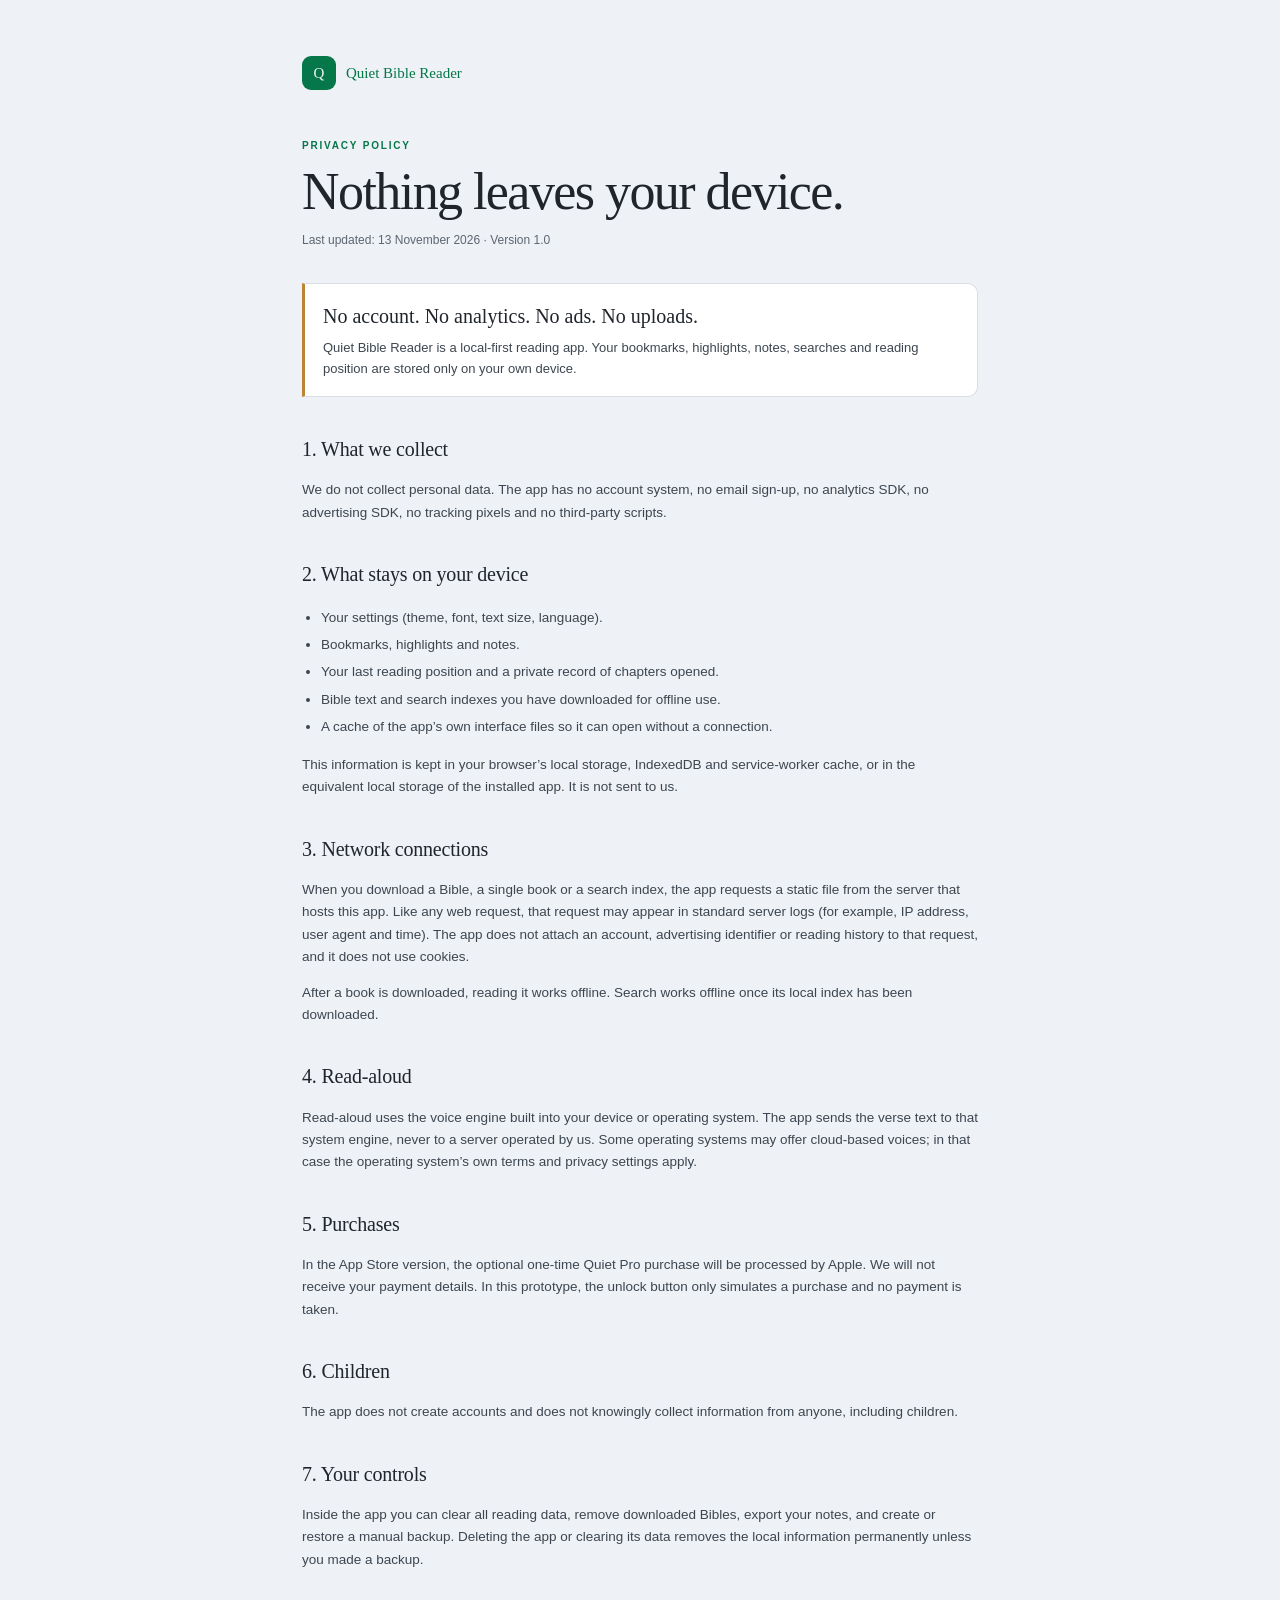
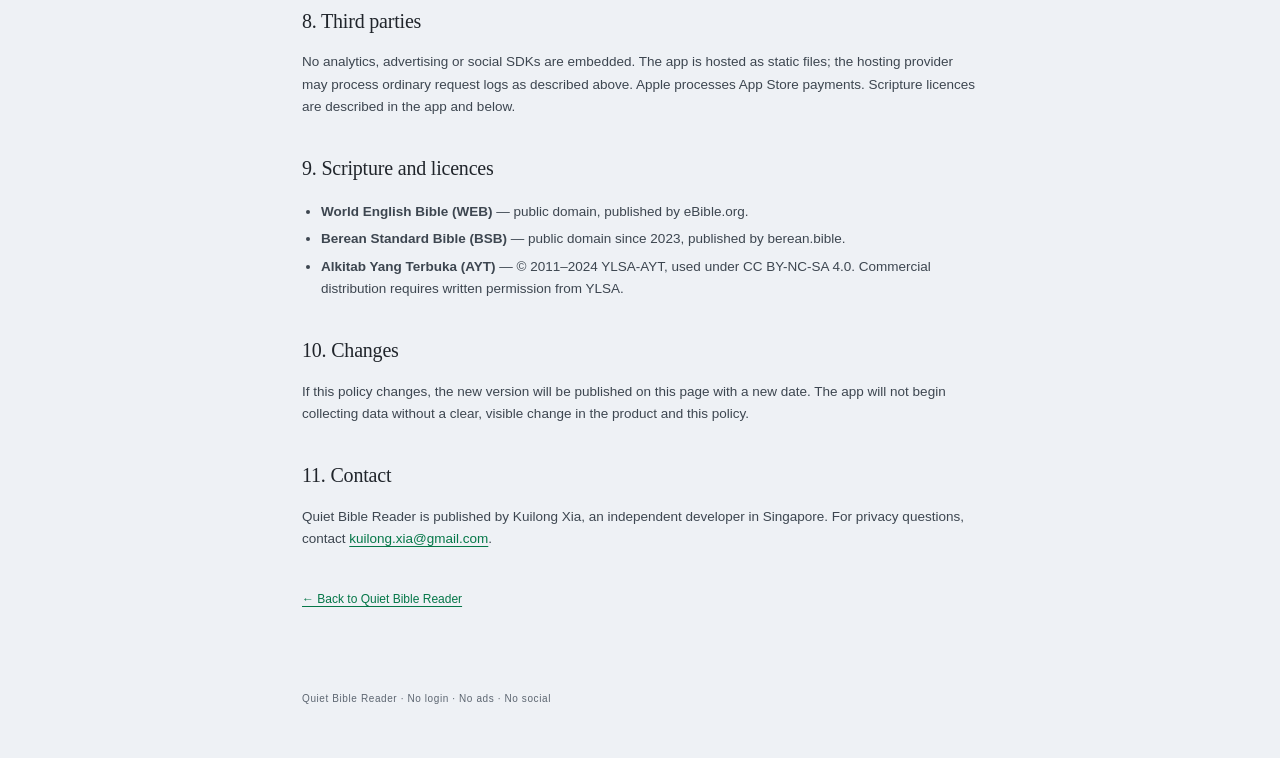
==== privacy.html @ 26e6e57d "Quiet Bible Reader product, support and privacy site" ====
<!doctype html>
<html lang="en">
<head>
<meta charset="utf-8">
<meta name="viewport" content="width=device-width, initial-scale=1">
<title>Privacy Policy — Quiet Bible Reader</title>
<meta name="description" content="Quiet Bible Reader collects nothing. No account, no analytics, no ads, no uploads.">
<style>
  :root { color-scheme: light dark; --bg:#eef1f5; --surface:#ffffff; --ink:#20252b; --soft:#3d4650; --muted:#5d6671; --line:#d9dee6; --accent:#057748; --gold:#bc8435; }
  @media (prefers-color-scheme: dark) { :root { --bg:#121815; --surface:#1b241f; --ink:#e6ece7; --soft:#d2dcd4; --muted:#aab7ae; --line:#344238; --accent:#69bd91; --gold:#c8a96b; } }
  * { box-sizing: border-box; }
  body { margin:0; background:var(--bg); color:var(--ink); font-family:-apple-system,BlinkMacSystemFont,"Segoe UI",Helvetica,Arial,sans-serif; line-height:1.65; }
  main { max-width:720px; margin:0 auto; padding:56px 22px 80px; }
  .brand { display:flex; align-items:center; gap:10px; color:var(--accent); font-family:Georgia,"Times New Roman",serif; font-size:15px; text-decoration:none; margin-bottom:48px; }
  .mark { display:grid; place-items:center; width:34px; height:34px; border-radius:9px; background:var(--accent); color:var(--bg); font-size:15px; }
  .eyebrow { color:var(--accent); font-size:10px; font-weight:700; letter-spacing:.18em; text-transform:uppercase; margin:0 0 10px; }
  h1 { font-family:Georgia,"Times New Roman",serif; font-weight:400; font-size:clamp(36px,7vw,52px); line-height:1.05; letter-spacing:-.03em; margin:0 0 12px; }
  .meta { color:var(--muted); font-size:12px; margin:0 0 32px; }
  .summary { border:1px solid var(--line); border-left:3px solid var(--gold); border-radius:0 10px 10px 0; background:var(--surface); padding:16px 18px; margin:0 0 36px; }
  .summary strong { display:block; font-family:Georgia,serif; font-size:20px; font-weight:500; margin-bottom:4px; }
  .summary p { margin:0; color:var(--soft); font-size:13px; }
  h2 { font-family:Georgia,serif; font-size:20px; font-weight:500; letter-spacing:-.01em; margin:34px 0 8px; }
  p, li { color:var(--soft); font-size:13.5px; }
  ul { padding-left:19px; }
  li { margin-bottom:5px; }
  a { color:var(--accent); text-underline-offset:3px; }
  .note { margin-top:44px; padding-top:18px; border-top:1px solid var(--line); color:var(--muted); font-size:11px; }
  footer { max-width:720px; margin:0 auto; padding:0 22px 50px; color:var(--muted); font-size:10px; letter-spacing:.06em; }
  .back { display:inline-block; margin-top:26px; font-size:12px; }
</style>
</head>
<body>
<main>
  <a class="brand" href="index.html"><span class="mark">Q</span> Quiet Bible Reader</a>
  <p class="eyebrow">Privacy Policy</p>
  <h1>Nothing leaves your device.</h1>
  <p class="meta">Last updated: 13 November 2026 · Version 1.0</p>

  <div class="summary">
    <strong>No account. No analytics. No ads. No uploads.</strong>
    <p>Quiet Bible Reader is a local-first reading app. Your bookmarks, highlights, notes, searches and reading position are stored only on your own device.</p>
  </div>

  <h2>1. What we collect</h2>
  <p>We do not collect personal data. The app has no account system, no email sign-up, no analytics SDK, no advertising SDK, no tracking pixels and no third-party scripts.</p>

  <h2>2. What stays on your device</h2>
  <ul>
    <li>Your settings (theme, font, text size, language).</li>
    <li>Bookmarks, highlights and notes.</li>
    <li>Your last reading position and a private record of chapters opened.</li>
    <li>Bible text and search indexes you have downloaded for offline use.</li>
    <li>A cache of the app’s own interface files so it can open without a connection.</li>
  </ul>
  <p>This information is kept in your browser’s local storage, IndexedDB and service-worker cache, or in the equivalent local storage of the installed app. It is not sent to us.</p>

  <h2>3. Network connections</h2>
  <p>When you download a Bible, a single book or a search index, the app requests a static file from the server that hosts this app. Like any web request, that request may appear in standard server logs (for example, IP address, user agent and time). The app does not attach an account, advertising identifier or reading history to that request, and it does not use cookies.</p>
  <p>After a book is downloaded, reading it works offline. Search works offline once its local index has been downloaded.</p>

  <h2>4. Read-aloud</h2>
  <p>Read-aloud uses the voice engine built into your device or operating system. The app sends the verse text to that system engine, never to a server operated by us. Some operating systems may offer cloud-based voices; in that case the operating system’s own terms and privacy settings apply.</p>

  <h2>5. Purchases</h2>
  <p>In the App Store version, the optional one-time Quiet Pro purchase will be processed by Apple. We will not receive your payment details. In this prototype, the unlock button only simulates a purchase and no payment is taken.</p>

  <h2>6. Children</h2>
  <p>The app does not create accounts and does not knowingly collect information from anyone, including children.</p>

  <h2>7. Your controls</h2>
  <p>Inside the app you can clear all reading data, remove downloaded Bibles, export your notes, and create or restore a manual backup. Deleting the app or clearing its data removes the local information permanently unless you made a backup.</p>

  <h2>8. Third parties</h2>
  <p>No analytics, advertising or social SDKs are embedded. The app is hosted as static files; the hosting provider may process ordinary request logs as described above. Apple processes App Store payments. Scripture licences are described in the app and below.</p>

  <h2>9. Scripture and licences</h2>
  <ul>
    <li><strong>World English Bible (WEB)</strong> — public domain, published by eBible.org.</li>
    <li><strong>Berean Standard Bible (BSB)</strong> — public domain since 2023, published by berean.bible.</li>
    <li><strong>Alkitab Yang Terbuka (AYT)</strong> — © 2011–2024 YLSA-AYT, used under CC BY-NC-SA 4.0. Commercial distribution requires written permission from YLSA.</li>
  </ul>

  <h2>10. Changes</h2>
  <p>If this policy changes, the new version will be published on this page with a new date. The app will not begin collecting data without a clear, visible change in the product and this policy.</p>

  <h2>11. Contact</h2>
  <p>Quiet Bible Reader is published by Kuilong Xia, an independent developer in Singapore. For privacy questions, contact <a href="mailto:kuilong.xia@gmail.com">kuilong.xia@gmail.com</a>.</p>

  
  <a class="back" href="index.html">← Back to Quiet Bible Reader</a>
</main>
<footer>Quiet Bible Reader · No login · No ads · No social</footer>
</body>
</html>
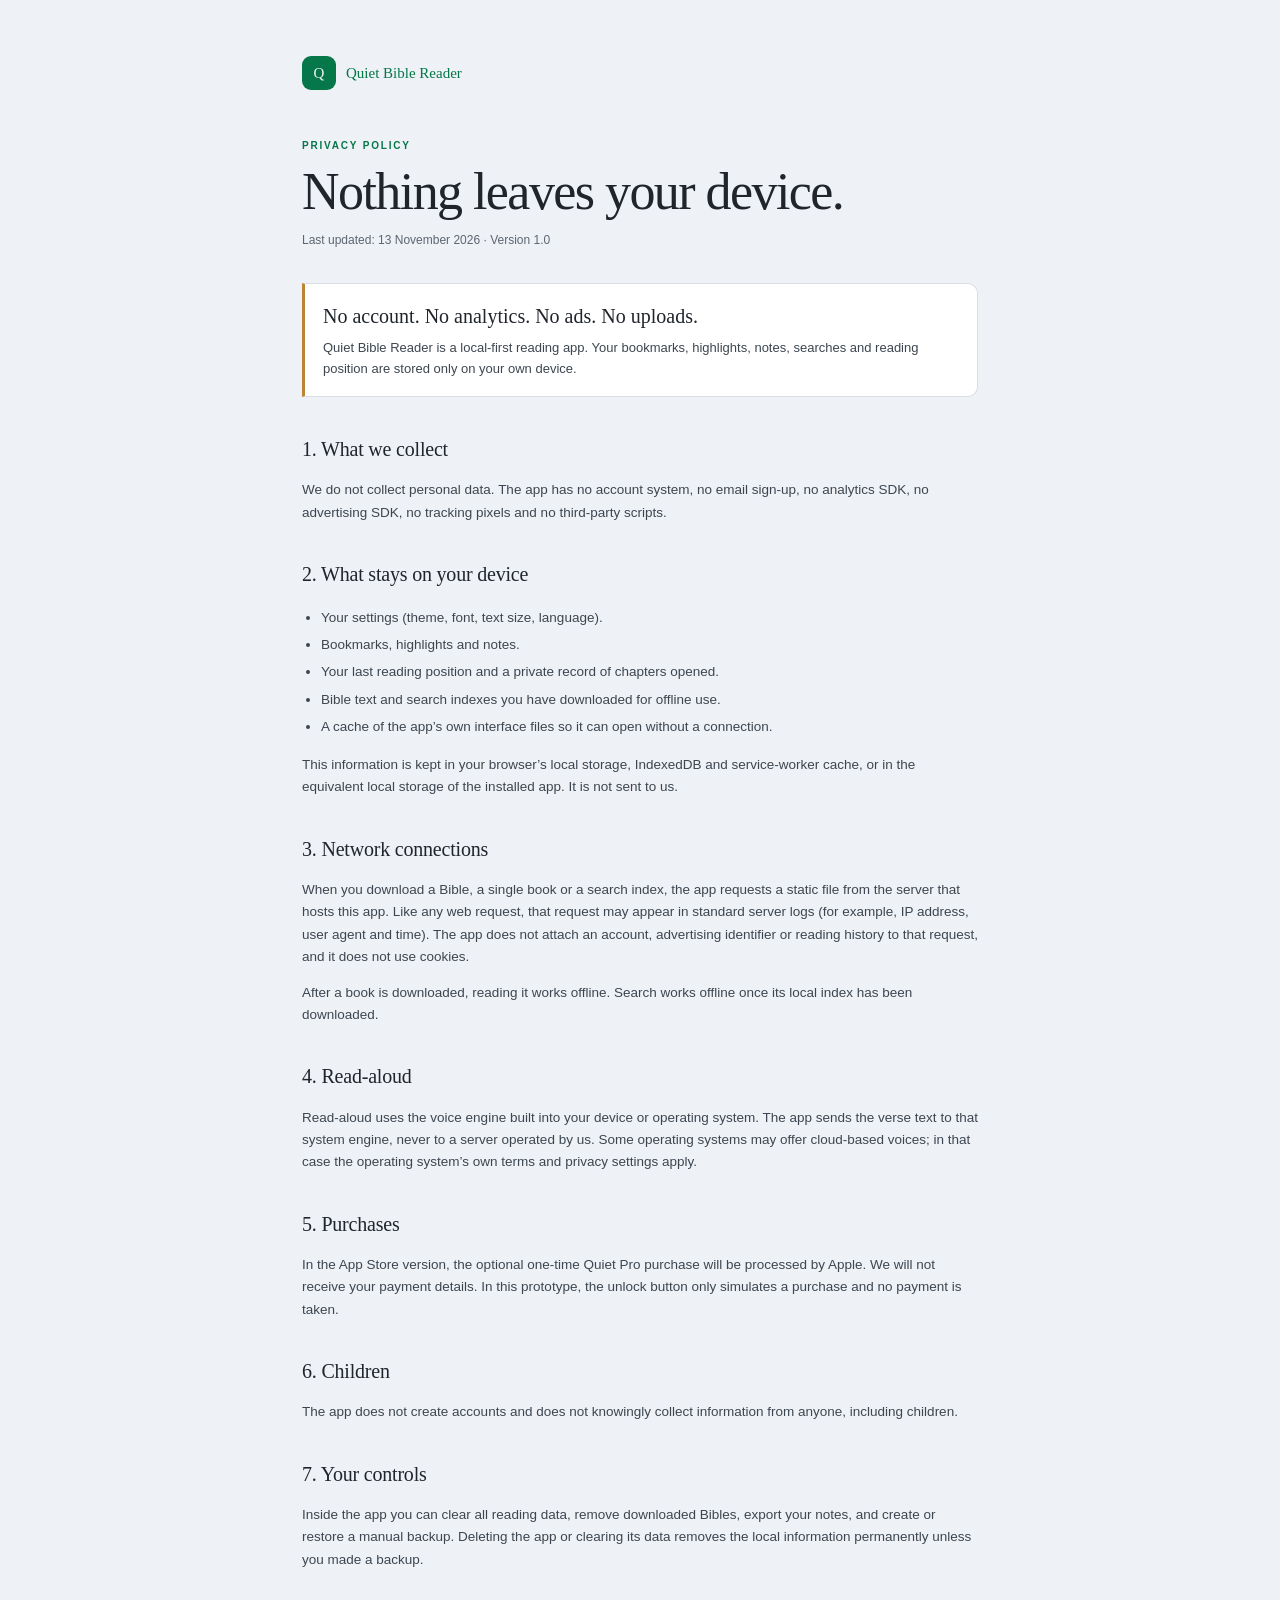
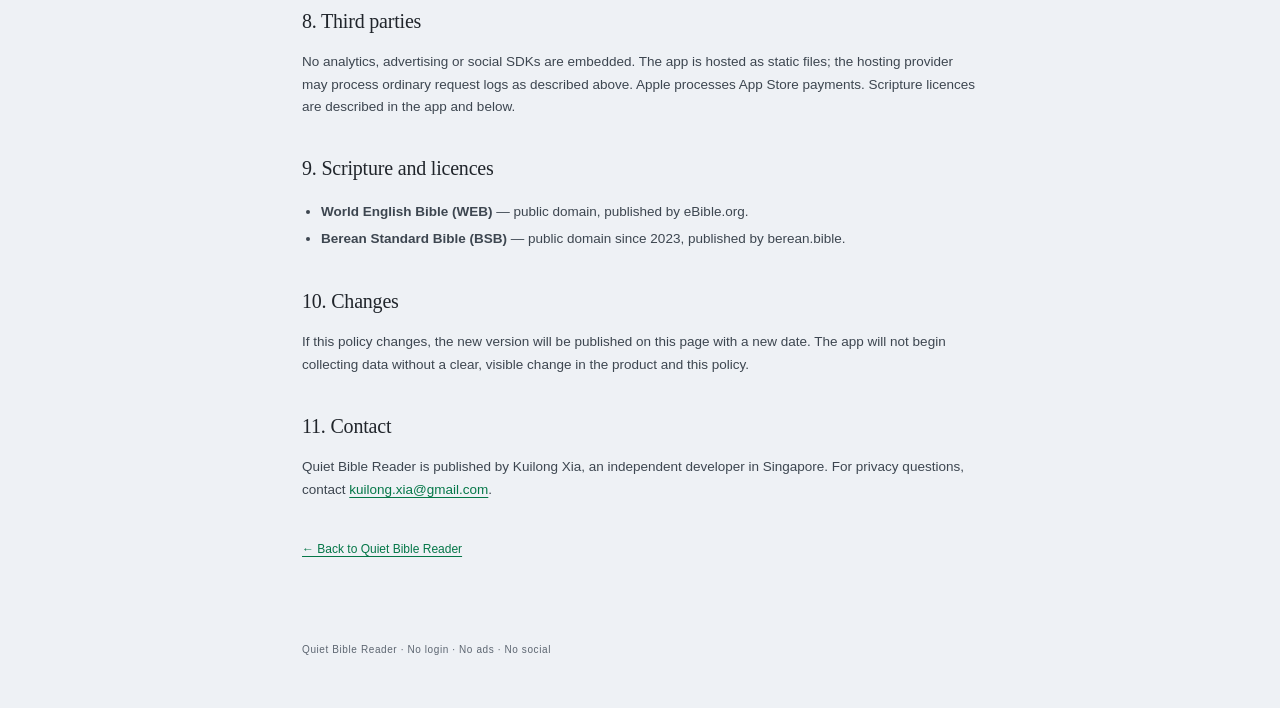
==== commit 292e17d0: "Remove AYT from release site and update screenshots" ====
--- a/privacy.html
+++ b/privacy.html
@@ -77,7 +77,6 @@
   <ul>
     <li><strong>World English Bible (WEB)</strong> — public domain, published by eBible.org.</li>
     <li><strong>Berean Standard Bible (BSB)</strong> — public domain since 2023, published by berean.bible.</li>
-    <li><strong>Alkitab Yang Terbuka (AYT)</strong> — © 2011–2024 YLSA-AYT, used under CC BY-NC-SA 4.0. Commercial distribution requires written permission from YLSA.</li>
   </ul>
 
   <h2>10. Changes</h2>
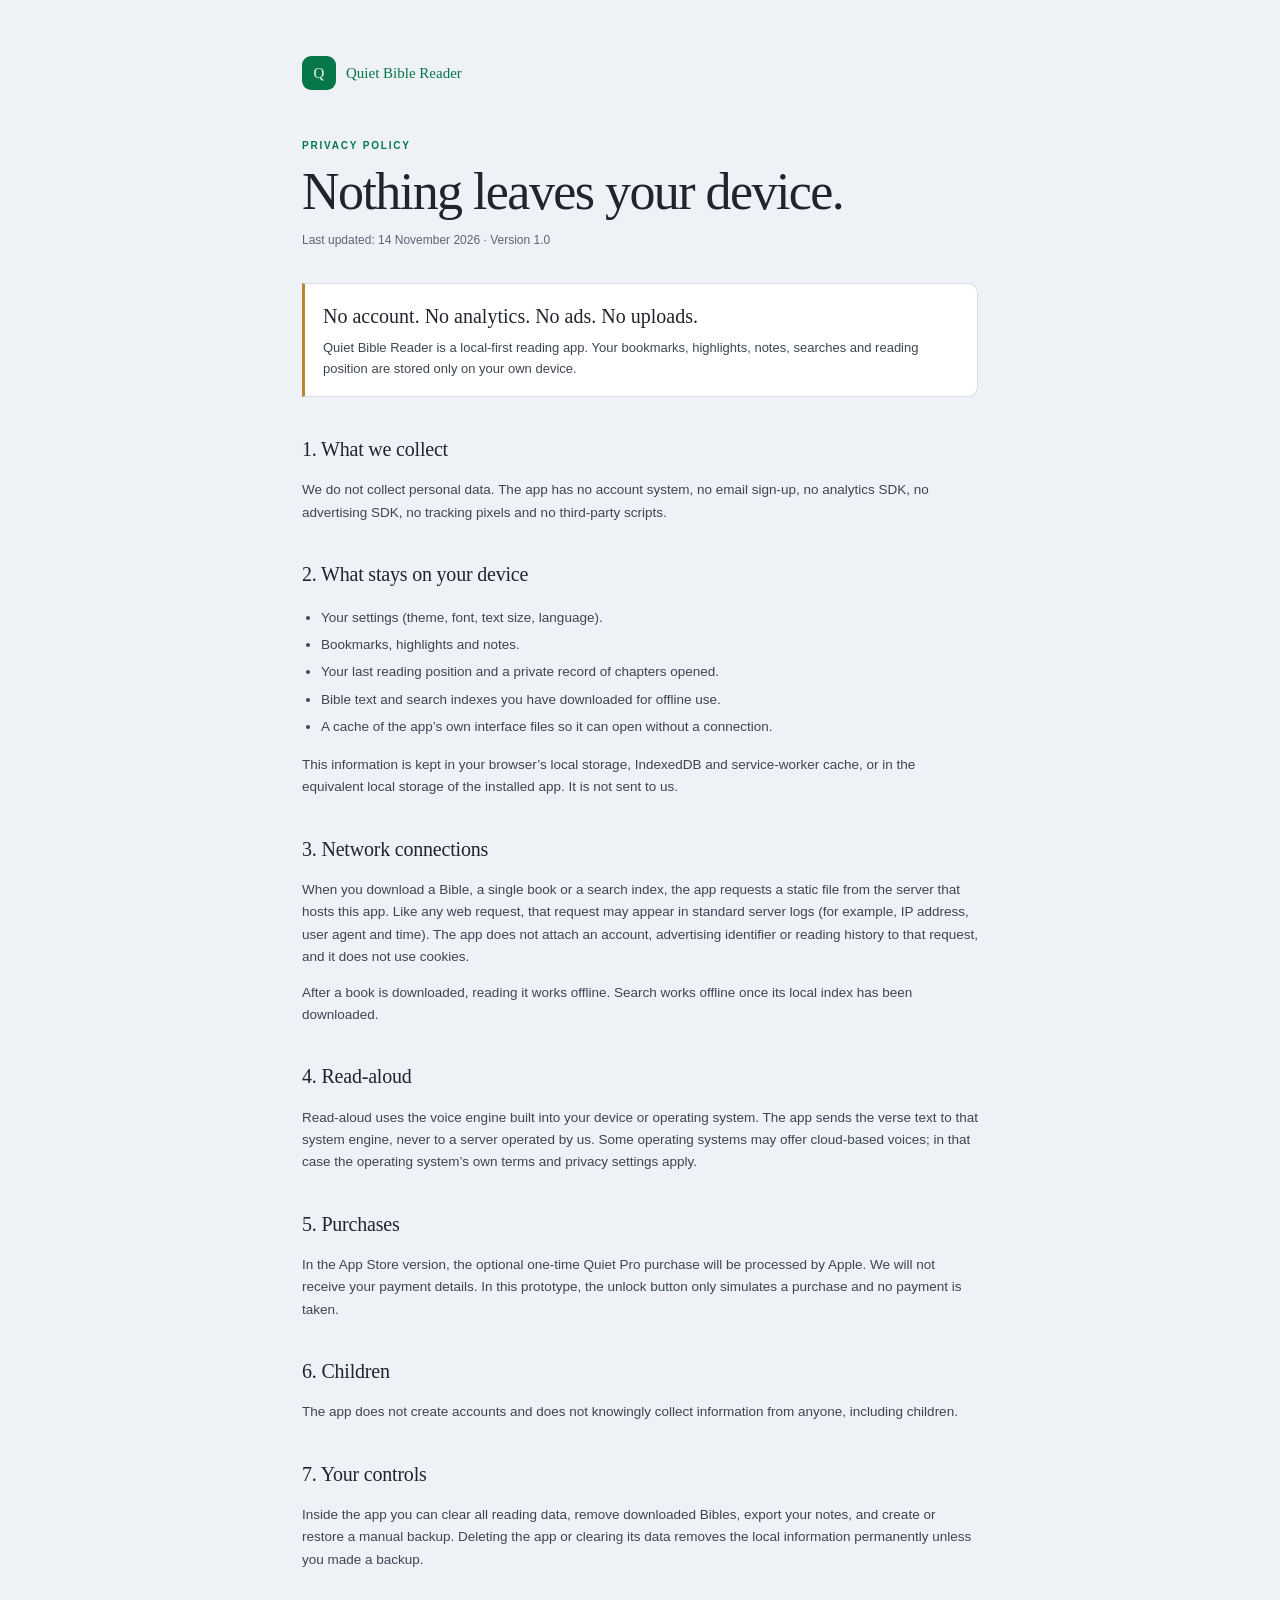
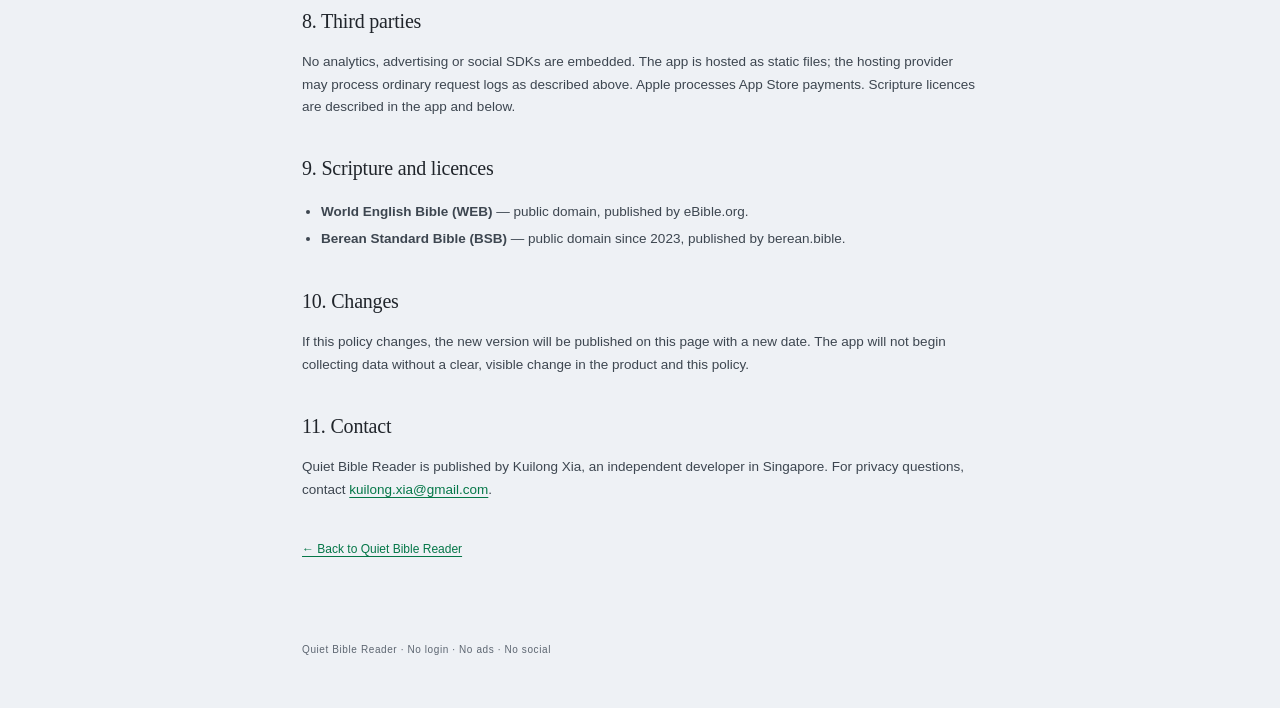
==== commit 1d38857f: "Use real privacy contact and remove AYT mentions" ====
--- a/privacy.html
+++ b/privacy.html
@@ -34,7 +34,7 @@
   <a class="brand" href="index.html"><span class="mark">Q</span> Quiet Bible Reader</a>
   <p class="eyebrow">Privacy Policy</p>
   <h1>Nothing leaves your device.</h1>
-  <p class="meta">Last updated: 13 November 2026 · Version 1.0</p>
+  <p class="meta">Last updated: 14 November 2026 · Version 1.0</p>
 
   <div class="summary">
     <strong>No account. No analytics. No ads. No uploads.</strong>
